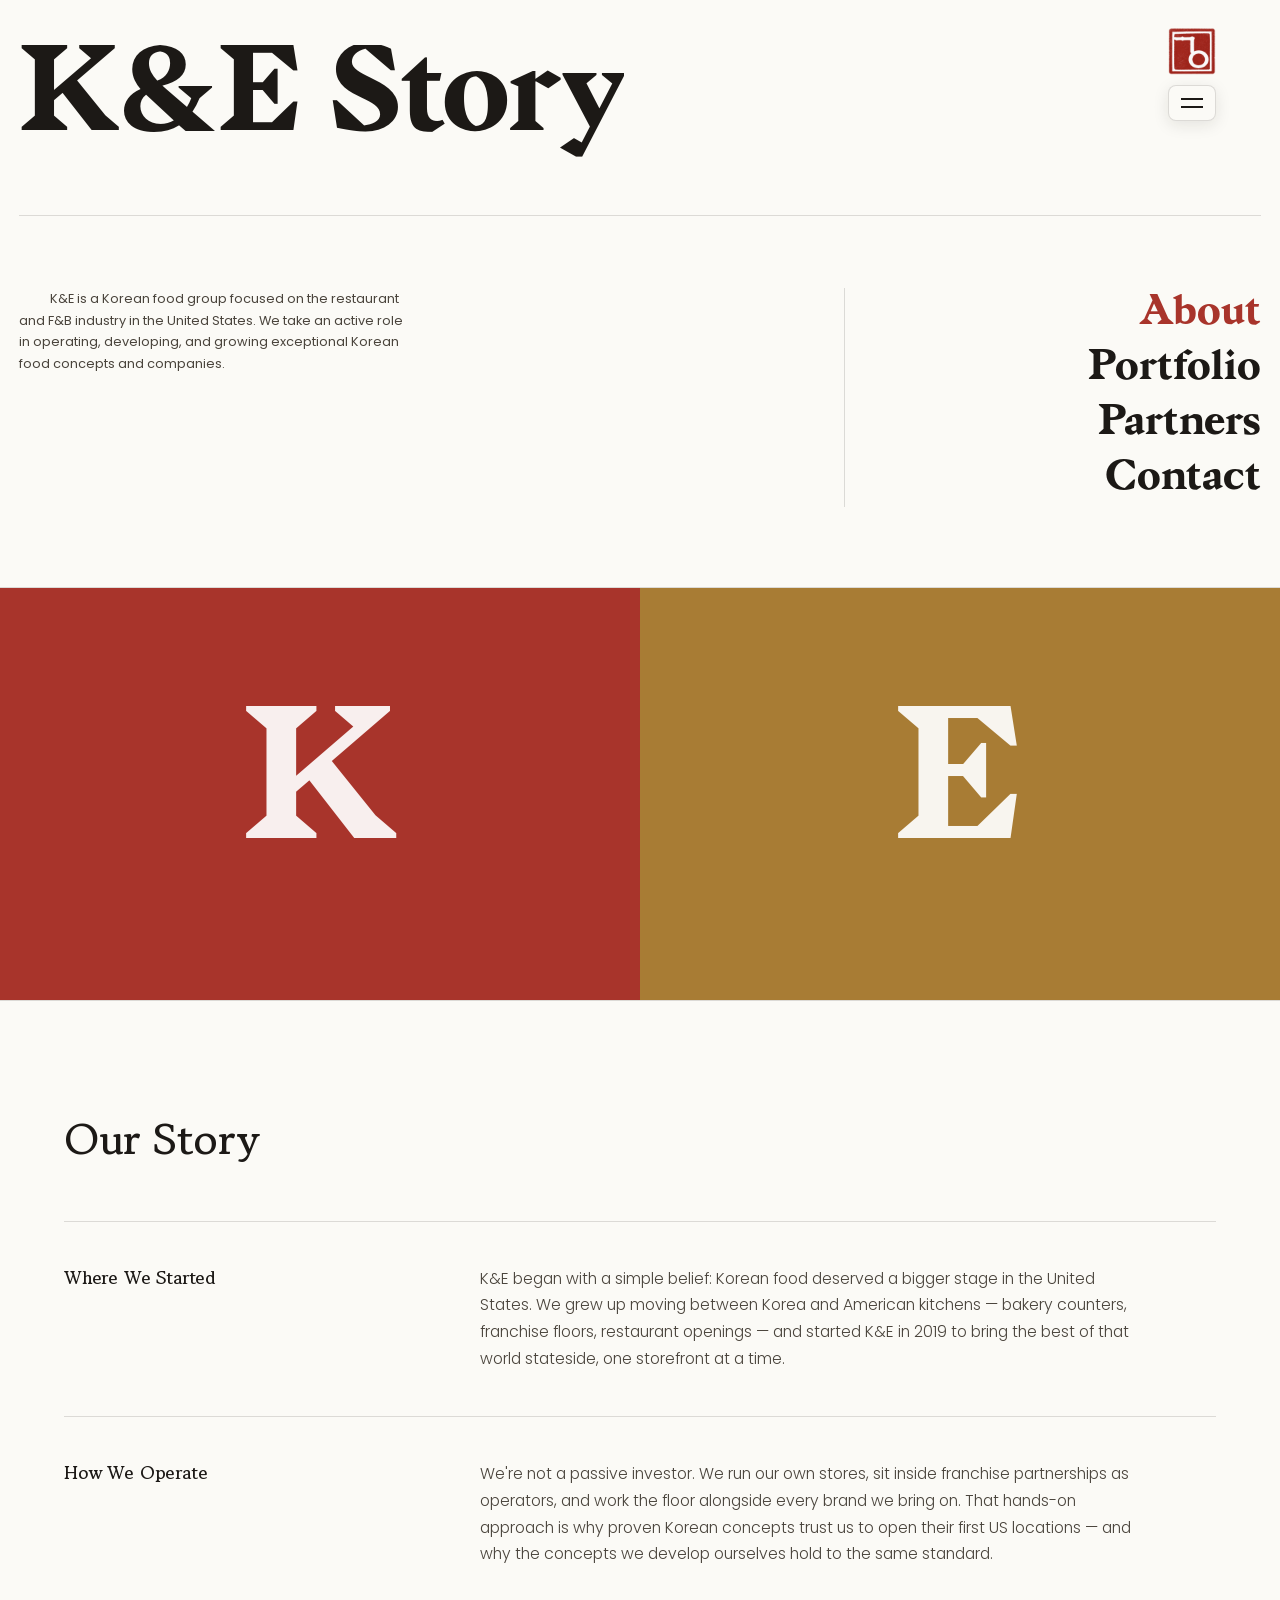
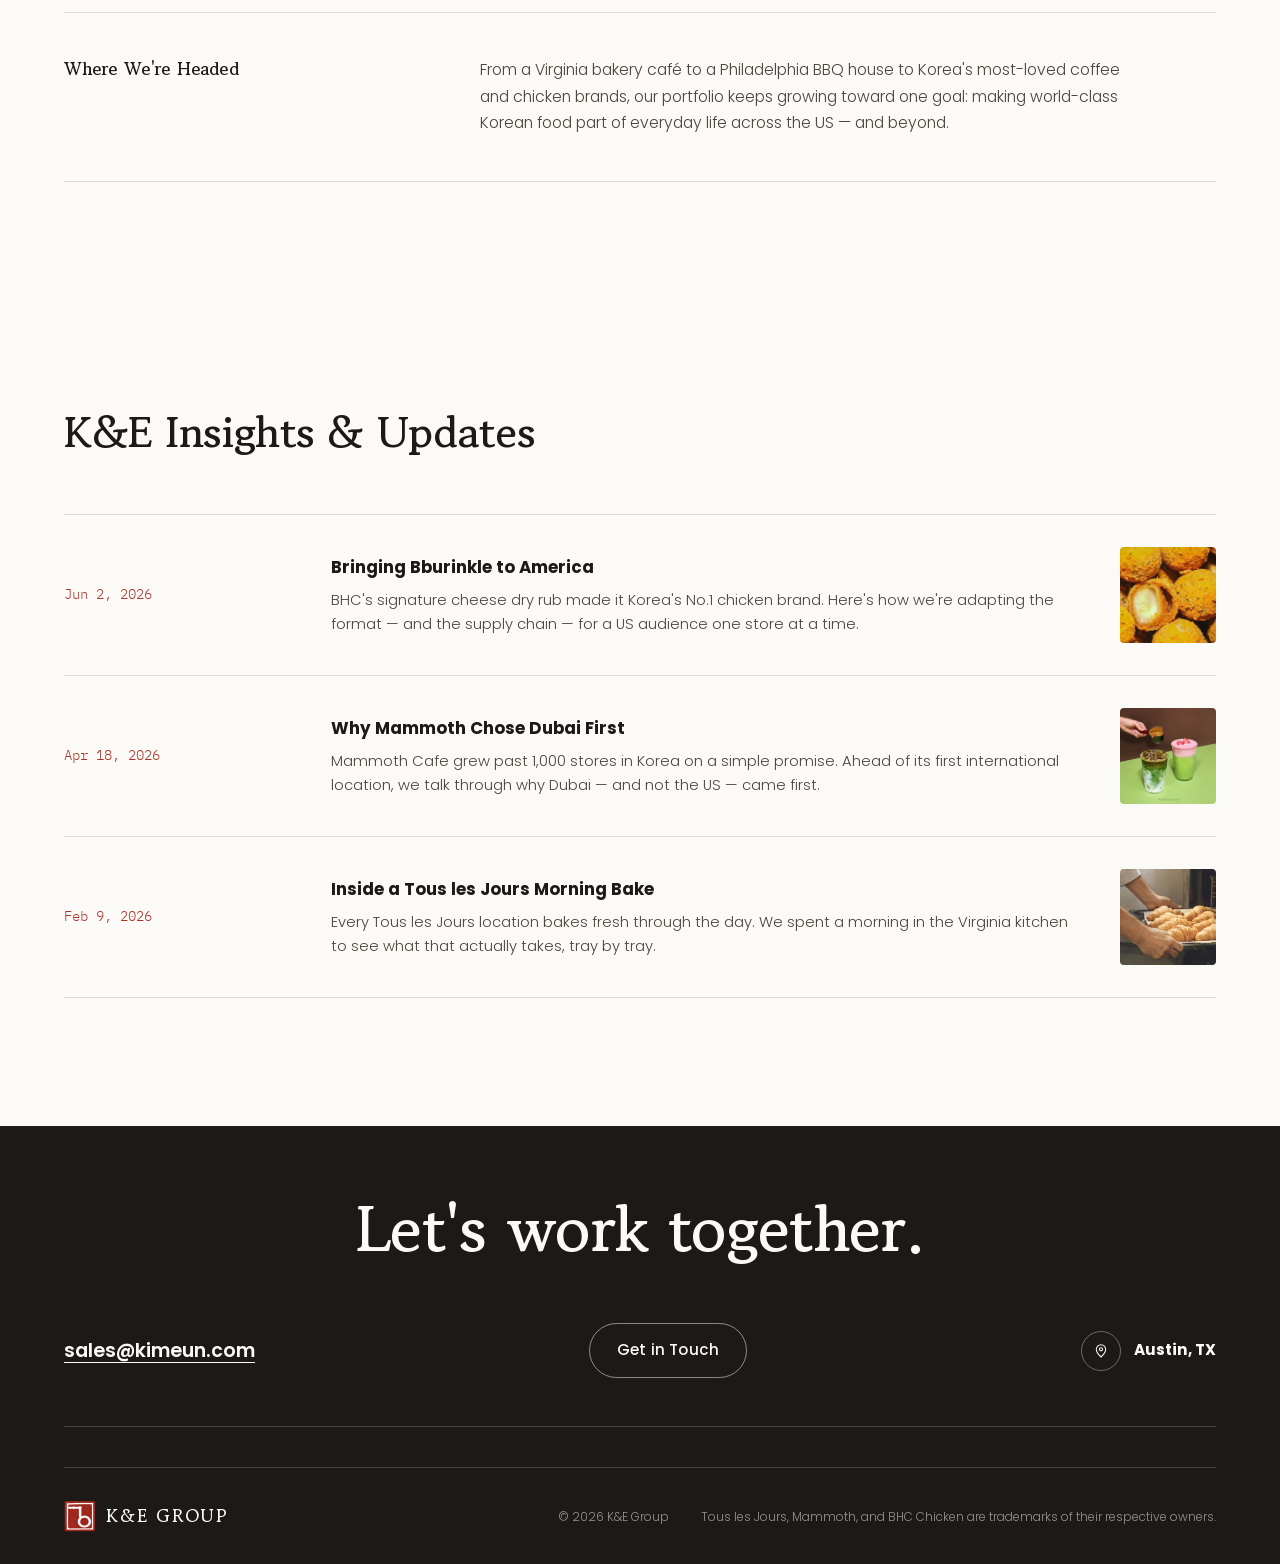
==== about.html @ 8039b5ef "Update footer, about page, and hero/portfolio imagery - Redesign footer with contact CTA, location, " ====
<!DOCTYPE html>
<html lang="en">
<head>
<meta charset="UTF-8">
<meta name="viewport" content="width=device-width, initial-scale=1.0">
<title>About — K&amp;E</title>
<meta name="description" content="K&E Story — how we build and grow Korean food brands across the United States, and the latest insights and updates from the portfolio.">
<link rel="preconnect" href="https://fonts.googleapis.com">
<link rel="preconnect" href="https://fonts.gstatic.com" crossorigin>
<link href="https://fonts.googleapis.com/css2?family=Gowun+Batang:wght@400;700&family=Poppins:wght@300;400;500;600&family=IBM+Plex+Mono:wght@400;500&display=swap" rel="stylesheet">
<link href="https://api.fontshare.com/v2/css?f[]=satoshi@400,500,700&display=swap" rel="stylesheet">
<link rel="stylesheet" href="styles.css?v=9">
</head>
<body>

<main id="top">

  <!-- ============ STORY HEADER ============ -->
  <section class="hero about-hero">
    <p class="hero__statement about-title" data-reveal>K&amp;E Story</p>
    <div class="hero__top about-intro-row">
      <div class="hero__col--intro">
        <p class="hero__kicker">K&amp;E is a Korean food group focused on the restaurant and F&amp;B industry in the United States. We take an active role in operating, developing, and growing exceptional Korean food concepts and companies.</p>
      </div>
      <nav class="hero__nav" id="navLinks" aria-label="Main">
        <a href="about.html" class="active"><span class="hero__navlink-inner"><span class="hero__navlink-text">About</span><span class="hero__navlink-text">Story</span></span></a>
        <a href="index.html#brands"><span class="hero__navlink-inner"><span class="hero__navlink-text">Portfolio</span><span class="hero__navlink-text">Investment</span></span></a>
        <a href="index.html#partners"><span class="hero__navlink-inner"><span class="hero__navlink-text">Partners</span><span class="hero__navlink-text">Strategic</span></span></a>
        <a href="contact.html"><span class="hero__navlink-inner"><span class="hero__navlink-text">Contact</span><span class="hero__navlink-text">Chat</span></span></a>
      </nav>
    </div>
  </section>

  <!-- ============ BANNER ============ -->
  <section class="about-banner" aria-label="K&amp;E">
    <div class="about-banner__half about-banner__half--a">
      <span>K</span>
    </div>
    <div class="about-banner__half about-banner__half--b">
      <span>E</span>
    </div>
  </section>

  <!-- ============ OUR STORY ============ -->
  <section class="about-story" id="story">
    <div class="section-head reveal">
      <h2>Our Story</h2>
    </div>

    <article class="story-block reveal">
      <h3>Where We Started</h3>
      <p>K&amp;E began with a simple belief: Korean food deserved a bigger stage in the United States. We grew up moving between Korea and American kitchens — bakery counters, franchise floors, restaurant openings — and started K&amp;E in 2019 to bring the best of that world stateside, one storefront at a time.</p>
    </article>

    <article class="story-block reveal">
      <h3>How We Operate</h3>
      <p>We're not a passive investor. We run our own stores, sit inside franchise partnerships as operators, and work the floor alongside every brand we bring on. That hands-on approach is why proven Korean concepts trust us to open their first US locations — and why the concepts we develop ourselves hold to the same standard.</p>
    </article>

    <article class="story-block reveal">
      <h3>Where We're Headed</h3>
      <p>From a Virginia bakery café to a Philadelphia BBQ house to Korea's most-loved coffee and chicken brands, our portfolio keeps growing toward one goal: making world-class Korean food part of everyday life across the US — and beyond.</p>
    </article>
  </section>

  <!-- ============ INSIGHTS & UPDATES ============ -->
  <section class="about-insights" id="insights">
    <div class="section-head reveal">
      <h2>K&amp;E Insights &amp; Updates</h2>
    </div>

    <a class="insight reveal" href="#">
      <span class="insight__date">Jun 2, 2026</span>
      <span class="insight__body">
        <span class="insight__title">Bringing Bburinkle to America</span>
        <span class="insight__excerpt">BHC's signature cheese dry rub made it Korea's No.1 chicken brand. Here's how we're adapting the format — and the supply chain — for a US audience one store at a time.</span>
      </span>
      <img class="insight__thumb" src="assets/bhc-cheese.png" alt="Cheese-filled BHC Chicken bites, one cut open to show the melted cheese center">
    </a>

    <a class="insight reveal" href="#">
      <span class="insight__date">Apr 18, 2026</span>
      <span class="insight__body">
        <span class="insight__title">Why Mammoth Chose Dubai First</span>
        <span class="insight__excerpt">Mammoth Cafe grew past 1,000 stores in Korea on a simple promise. Ahead of its first international location, we talk through why Dubai — and not the US — came first.</span>
      </span>
      <img class="insight__thumb" src="assets/mammoth-cups.png" alt="Espresso being poured over an iced matcha latte next to a strawberry matcha drink, on a two-tone Mammoth Coffee backdrop">
    </a>

    <a class="insight reveal" href="#">
      <span class="insight__date">Feb 9, 2026</span>
      <span class="insight__body">
        <span class="insight__title">Inside a Tous les Jours Morning Bake</span>
        <span class="insight__excerpt">Every Tous les Jours location bakes fresh through the day. We spent a morning in the Virginia kitchen to see what that actually takes, tray by tray.</span>
      </span>
      <img class="insight__thumb" src="assets/tlj-bakery.jpg" alt="A baker pulling a tray of freshly baked croissants out of the oven">
    </a>
  </section>

</main>

<footer class="footer">
  <h2 class="footer__cta-title">Let's work together.</h2>

  <div class="footer__contact-row">
    <a class="footer__contact-email" href="mailto:sales@kimeun.com">sales@kimeun.com</a>
    <a class="btn btn--pill-outline" href="contact.html">Get in Touch</a>
    <div class="footer__contact-location">
      <span class="footer__contact-icon" aria-hidden="true">
        <svg viewBox="0 0 24 24" fill="none" stroke="currentColor" stroke-width="1.6" stroke-linecap="round" stroke-linejoin="round"><path d="M12 21s7-6.2 7-11.5A7 7 0 0 0 5 9.5C5 14.8 12 21 12 21Z"/><circle cx="12" cy="9.5" r="2.4"/></svg>
      </span>
      <span class="footer__contact-location-text">Austin, TX</span>
    </div>
  </div>

  <div class="footer__divider"></div>

  <div class="footer__bottom">
    <div class="footer__logo" aria-hidden="true">
      <img class="footer__logo-mark" src="assets/logo.png" alt="">
      <span class="footer__logo-text">K&amp;E Group</span>
    </div>
    <div class="footer__meta">
      <p>© 2026 K&amp;E Group</p>
      <p>Tous les Jours, Mammoth, and BHC Chicken are trademarks of their respective owners.</p>
    </div>
  </div>
</footer>

<!-- ============ COMPACT NAV (appears once scrolled past the hero) ============ -->
<div class="nav-mini" id="navMini">
  <a class="nav-mini__mark" href="index.html" aria-label="K&amp;E home"><img src="assets/logo.png" alt=""></a>
  <button class="nav-mini__burger" id="navMiniBurger" aria-label="Open menu" aria-expanded="false" aria-controls="navOverlay">
    <span></span><span></span>
  </button>
</div>

<!-- ============ FULL-SCREEN NAV OVERLAY ============ -->
<div class="nav-overlay" id="navOverlay">
  <div class="nav-overlay__top">
    <a class="nav-overlay__mark" href="index.html" aria-label="K&amp;E home"><img src="assets/logo.png" alt=""></a>
    <button class="nav-overlay__close" id="navOverlayClose" aria-label="Close menu">
      <svg viewBox="0 0 24 24" fill="none" stroke="currentColor" stroke-width="2" stroke-linecap="round"><path d="M5 5l14 14M19 5L5 19"/></svg>
    </button>
  </div>
  <nav class="nav-overlay__links" aria-label="Full site navigation">
    <a href="index.html">Home</a>
    <a href="about.html" class="active">About</a>
    <a href="index.html#brands">Portfolio</a>
    <a href="index.html#partners">Partners</a>
    <a href="contact.html">Contact</a>
  </nav>
  <a class="nav-overlay__email" href="mailto:sales@kimeun.com">sales@kimeun.com</a>
</div>

<script src="script.js"></script>
</body>
</html>
---- styles.css ----
@font-face {
  font-family: "HK Kontrast";
  src: url("assets/fonts/HKKontrast-Bold.otf") format("opentype");
  font-weight: 700;
  font-style: normal;
  font-display: swap;
}

/* ============ K&E — tokens ============ */
:root {
  --paper: #FBFAF6;
  --paper-deep: #F2EFE8;
  --ink: #1C1916;
  --ink-soft: #4A443C;
  --hairline: rgba(28, 25, 22, 0.14);
  --brass: #A87C34;
  --brass-bright: #E3B25F;
  --seal: #A8342B;
  --tlj: #2E6B4F;
  --mmth: #5F7A1E;
  --salt: #B98C44;

  --font-display: "Gowun Batang", Georgia, serif;
  --font-body: "Poppins", "Segoe UI", sans-serif;
  --font-mono: "IBM Plex Mono", Consolas, monospace;

  --measure: 36em;
  --pad-x: clamp(1.25rem, 5vw, 4.5rem);
  --maxw: 1600px;
  /* Caps the content column on wide displays while section backgrounds stay
     full-bleed. The percentage resolves against the section's own width, so
     this is scrollbar-safe in a way 100vw is not. Below --maxw it collapses
     to --pad-x and nothing changes. */
  --gutter: max(var(--pad-x), (100% - var(--maxw)) / 2);
}

* { box-sizing: border-box; margin: 0; padding: 0; }

html { scroll-behavior: smooth; }

body {
  font-family: var(--font-body);
  font-weight: 300;
  font-size: 1rem;
  line-height: 1.75;
  color: var(--ink);
  background: var(--paper);
  -webkit-font-smoothing: antialiased;
}

img { max-width: 100%; display: block; }

h1, h2, h3 {
  font-family: var(--font-display);
  font-weight: 700;
  line-height: 1.2;
  letter-spacing: -0.01em;
}

h2 { font-size: clamp(1.8rem, 3.6vw, 2.7rem); max-width: 18em; }
h3 { font-size: clamp(1.4rem, 2.4vw, 1.9rem); }

p { max-width: var(--measure); }

a { color: inherit; }

:focus-visible {
  outline: 2px solid var(--brass);
  outline-offset: 3px;
}

.eyebrow {
  font-family: var(--font-mono);
  font-size: 0.75rem;
  letter-spacing: 0.14em;
  text-transform: uppercase;
  color: var(--brass);
  margin-bottom: 1rem;
  display: flex;
  align-items: center;
  gap: 0.6rem;
  flex-wrap: wrap;
}
.eyebrow--light { color: var(--brass-bright); }

.badge {
  background: var(--brass);
  color: #fff;
  padding: 0.15rem 0.5rem;
  border-radius: 3px;
  letter-spacing: 0.1em;
}

.btn {
  display: inline-block;
  font-family: var(--font-body);
  font-weight: 500;
  font-size: 0.95rem;
  letter-spacing: 0.01em;
  text-decoration: none;
  padding: 0.85rem 1.7rem;
  border-radius: 3px;
  border: 1px solid transparent;
  cursor: pointer;
  transition: transform 0.15s ease, background-color 0.15s ease, color 0.15s ease;
}
.btn:active { transform: scale(0.98); }
.btn--brass { background: var(--brass); color: #fff; }
.btn--brass:hover { background: #8f691f; }
.btn--outline { border-color: rgba(28, 25, 22, 0.45); color: var(--ink); }
.btn--outline:hover { background: rgba(28, 25, 22, 0.05); }

.amp { color: var(--brass); }

/* ============ Hero (bold editorial statement) ============ */
/* The hero deliberately runs to a tighter margin than the rest of the page,
   so the statement reads near full-bleed. It therefore does NOT use
   --gutter, and its left edge sits inside the sections below it. */
.hero {
  padding: clamp(2rem, 5vh, 3.5rem) clamp(1rem, 1.5vw, 2.5rem) 0;
  background: var(--paper);
  overflow: hidden;
}
.hero__top {
  display: grid;
  grid-template-columns: 1fr 1.1fr 0.55fr;
  gap: clamp(1.5rem, 4vw, 3.5rem);
  align-items: stretch;
  padding-bottom: clamp(2.5rem, 6vw, 4.5rem);
  border-bottom: 1px solid var(--hairline);
}
.hero__col--intro {
  display: flex;
  flex-direction: column;
  justify-content: space-between;
}
/* The seal marks carry the K&E logo artwork — a stamped seal on a
   transparent ground. `contain` rather than `cover` so the stamp's rough
   outer edge is never cropped, and no radius/clip for the same reason. */
.hero__mark {
  display: block;
  width: 112px;
  height: 112px;
  text-decoration: none;
}
.hero__mark img,
.nav-mini__mark img,
.nav-overlay__mark img {
  width: 100%;
  height: 100%;
  object-fit: contain;
  display: block;
}
/* The intro column is flex/space-between, so this paragraph's bottom sits on
   the row's bottom edge — level with the photo beside it. That only holds
   while the column stays shorter than the photo. At a fixed 21px the text
   kept its size as the column narrowed, wrapping onto more lines until the
   paragraph outgrew the photo and hung ~100px below it. Scaling the type
   with the viewport holds the line count roughly constant, so the two
   bottoms stay level across the three-column range. */
.hero__kicker {
  font-family: "Satoshi", var(--font-body), sans-serif;
  font-weight: 400;
  /* ~1% of the viewport, the proportion the reference sets it at. */
  font-size: clamp(12px, 1vw, 18px);
  line-height: 1.7;
  color: var(--ink-soft);
  max-width: 30em;
  text-indent: 2.4em;
}
/* Slideshow frames stack on top of each other, so the figure itself has to
   carry the size: absolutely positioned children contribute no height. 3:2
   sets its natural height, which is usually what makes the row tall; when
   something else is taller — the nav column often is by a few pixels — the
   stretch wins over the ratio and the photo still reaches the bottom edge
   the paragraph beside it sits on. */
.hero__image {
  position: relative;
  aspect-ratio: 3 / 2;
  overflow: hidden;
  border-radius: 2px;
}
.hero__image img {
  position: absolute;
  inset: 0;
  width: 100%;
  height: 100%;
  object-fit: cover;
  opacity: 0;
  /* Kept well under the cycle interval so each frame gets a beat of its own
     rather than the photo living permanently mid-fade. */
  transition: opacity 0.55s ease;
}
.hero__image img.is-active { opacity: 1; }

/* Vertical nav, right-aligned, inside the hero grid */
.hero__nav {
  display: flex;
  flex-direction: column;
  align-items: flex-end;
  gap: 0.1em;
  height: 100%;
  border-left: 1px solid var(--hairline);
  padding-left: clamp(1.25rem, 2.5vw, 2rem);
}
.hero__nav a {
  display: block;
  overflow: hidden;
  height: 1.35em;
  font-family: "HK Kontrast", var(--font-display);
  font-weight: 700;
  /* Fluid, not a fixed 49px: four links at a fixed size keep their height as
     the viewport narrows, and this column then out-grows the photo beside it
     and drags it away from its 3:2 crop. */
  font-size: clamp(1.9rem, 3.1vw, 49px);
  line-height: 1.35;
  color: var(--ink);
  text-decoration: none;
  transition: color 0.18s ease;
}
.hero__nav a:hover,
.hero__nav a:focus-visible,
.hero__nav a.active { color: var(--seal); }

.hero__navlink-inner {
  display: flex;
  flex-direction: column;
  transition: transform 0.4s cubic-bezier(0.65, 0, 0.35, 1);
}
.hero__nav a:hover .hero__navlink-inner,
.hero__nav a:focus-visible .hero__navlink-inner {
  transform: translateY(-50%);
}
.hero__navlink-text {
  display: block;
  height: 1.35em;
  text-align: right;
  white-space: nowrap;
}

/* The big statement — the site's signature move: a huge, tight, black
   serif line with one emphasized phrase set in italic/brass. */
.hero__statement {
  font-family: "HK Kontrast", var(--font-display);
  font-weight: 700;
  /* Pushed up to near the reference's scale now that the hero runs to a
     tighter margin. "best restaurant brands." measures 10.65em, so at 8.9vw
     it lands just inside the hero's own content width and still holds one
     line. Raising this further re-wraps it. */
  font-size: clamp(3.2rem, 8.9vw, 11rem);
  line-height: 1;
  letter-spacing: -0.015em;
  max-width: 24em;
  margin: clamp(1.6rem, 4vw, 3rem) 0 clamp(2rem, 5vw, 3.5rem);
}
.hero__statement em {
  font-style: italic;
  color: var(--brass);
}

/* ============ Scroll zoom feature ============ */
.zoomfx__frame {
  --zp: 0;
  position: relative;
  width: 100%;
  height: clamp(24rem, 78vh, 46rem);
  overflow: hidden;
}
.zoomfx__frame img {
  width: 100%;
  height: 100%;
  object-fit: cover;
  /* The plate sits right of centre in the source, so on narrow viewports —
     where cover crops hard horizontally — hold the focal point to the right
     rather than centring on the empty table. */
  object-position: 78% center;
  transform: scale(calc(1 + 0.14 * var(--zp)));
  will-change: transform;
}
/* ============ Portfolio ============ */
.brands { padding: clamp(4rem, 9vw, 7rem) var(--gutter); }

.section-head { margin-bottom: clamp(3rem, 6vw, 4.5rem); }

.brands__head { margin-bottom: clamp(1.5rem, 3vw, 2.25rem); }

/* Editorial stage: two staggered photo columns on the left, and a third
   column on the right that holds a statement pinned through the scroll.
   Thin vertical rules divide the three columns — drawn as background
   gradients so they run the full height of the section rather than
   stopping at each card. Reading order: bhc → Tous les Jours → SALT →
   Mammoth, with bhc leading wide across both left columns and Mammoth
   closing the left column at the bottom. */
.brands__stage {
  display: grid;
  grid-template-columns: 23% 43% 34%;
  row-gap: clamp(3rem, 7vw, 6.5rem);
  padding-top: clamp(2rem, 4vw, 3rem);
  border-top: 1px solid var(--hairline);
  background-image:
    linear-gradient(var(--hairline), var(--hairline)),
    linear-gradient(var(--hairline), var(--hairline));
  background-size: 1px 100%, 1px 100%;
  background-position: 23% 0, 66% 0;
  background-repeat: no-repeat;
}

.brand {
  display: flex;
  flex-direction: column;
  min-width: 0;
}

/* Column assignments — explicit so the stagger is art-directed, not
   left to auto-flow. */
#bhc     { grid-column: 1 / 3; grid-row: 1; padding-right: var(--col-pad); }
#tlj     { grid-column: 2;     grid-row: 2; padding: 0 var(--col-pad); }
#salt    { grid-column: 2;     grid-row: 3; padding: 0 var(--col-pad); }
#mammoth { grid-column: 1;     grid-row: 3; padding-right: var(--col-pad); margin-top: clamp(2.5rem, 8vw, 7rem); }

.brands__stage { --col-pad: clamp(0.9rem, 1.5vw, 1.6rem); }

/* bhc leads with a wide photo that crosses the first rule, its caption
   dropping into the centre column beneath. */
.brand--lead {
  display: grid;
  grid-template-columns: 23fr 43fr;
}
.brand--lead .brand__media {
  grid-column: 1 / -1;
  width: 68%;
  aspect-ratio: 3 / 2;
}
.brand--lead .brand__body {
  grid-column: 2;
  padding-left: var(--col-pad);
}

/* Mammoth reads as a tall closing plate. */
.brand--mmth .brand__media { aspect-ratio: 4 / 5; }

/* The Tous les Jours photograph is a tall 1:2 portrait whose product sits in
   the lower half, over an empty backdrop. A landscape slot would throw away
   63% of it and centre on the blank space, so the slot itself goes portrait
   and the crop is anchored to the bottom. */
.brand--tlj  .brand__media { aspect-ratio: 3 / 4; }
.brand--tlj  .brand__media img { object-position: center bottom; }

/* The pinned statement holds the right column for the whole section. */
/* Rows are named explicitly: `1 / -1` would collapse to row 1 here, since
   an undeclared grid-template-rows leaves every row implicit. */
.brands__pin {
  grid-column: 3;
  grid-row: 1 / 4;
  padding-left: clamp(1.4rem, 3vw, 3rem);
}
.brands__statement {
  position: sticky;
  top: clamp(6rem, 34vh, 20rem);
  max-width: 14em;
  font-size: clamp(1.5rem, 2.7vw, 2.75rem);
  line-height: 1.16;
  letter-spacing: -0.015em;
  transition: opacity 0.25s linear;
}

.brand__media {
  --zp: 0;
  border-radius: 4px;
  aspect-ratio: 3 / 2;
  overflow: hidden;
  margin-bottom: 1.2rem;
}
.brand__media img {
  width: 100%;
  height: 100%;
  object-fit: cover;
  transform: scale(calc(1 + 0.14 * var(--zp)));
  will-change: transform;
}
.brand--mmth .brand__media img { object-position: center 30%; }
.brand--mmth .brand__media img.brand__logo-fill {
  object-fit: contain;
  object-position: center;
  padding: 12%;
  background: var(--paper);
}

.brand__body h3 {
  font-family: "Satoshi", var(--font-body), sans-serif;
  font-weight: 700;
  font-size: 1.2rem;
  letter-spacing: -0.005em;
  color: var(--ink);
  margin-bottom: 0.65rem;
}
.brand__body p {
  color: var(--ink-soft);
  font-size: 0.92rem;
  line-height: 1.65;
}

.brand__link {
  display: inline-flex;
  align-items: center;
  gap: 0.3rem;
  margin-top: 1.1rem;
  font-family: var(--font-body);
  font-weight: 500;
  font-size: 0.88rem;
  letter-spacing: 0.005em;
  color: var(--ink);
  text-decoration: none;
  border-bottom: 1px solid transparent;
  transition: border-color 0.15s ease, color 0.15s ease;
}
.brand__link:hover {
  color: var(--brass);
  border-color: currentColor;
}

/* Below the three-column threshold the statement unpins and leads the
   section, and the photos fall into two plain columns. */
@media (max-width: 1040px) {
  .brands__stage {
    grid-template-columns: 1fr 1fr;
    background-position: 50% 0;
    background-size: 1px 100%, 0 0;
  }
  #bhc     { grid-column: 1 / -1; grid-row: 2; padding-right: 0; }
  #tlj     { grid-column: 1;      grid-row: 3; padding: 0 var(--col-pad) 0 0; }
  #salt    { grid-column: 2;      grid-row: 3; padding: 0 0 0 var(--col-pad); }
  #mammoth { grid-column: 1;      grid-row: 4; padding-right: var(--col-pad); margin-top: 0; }
  .brand--lead { grid-template-columns: 1fr 1fr; }
  .brand--lead .brand__media { width: 100%; }
  .brands__pin {
    grid-column: 1 / -1;
    grid-row: 1;
    padding-left: 0;
    padding-bottom: clamp(1rem, 3vw, 2rem);
  }
  .brands__statement { position: static; max-width: 20em; }
}

@media (max-width: 640px) {
  .brands__stage {
    grid-template-columns: 1fr;
    background-image: none;
    row-gap: 0;
  }
  #bhc, #tlj, #salt, #mammoth {
    grid-column: 1;
    grid-row: auto;
    margin-top: 0;
    padding: clamp(2rem, 8vw, 2.75rem) 0 0;
    border-top: 1px solid var(--hairline);
  }
  .brands__pin { grid-column: 1; grid-row: 1; }
  .brand--lead { display: flex; flex-direction: column; }
  .brand--lead .brand__media { width: 100%; }
  .brand--lead .brand__body { padding-left: 0; }
  /* Mammoth's storefront shot crops happily to landscape on a single column.
     Tous les Jours does not — its product sits in the lower half of a tall
     portrait, so it keeps a portrait slot at every width. */
  .brand--mmth .brand__media { aspect-ratio: 3 / 2; }
  .brand--tlj .brand__media { aspect-ratio: 4 / 5; }
}

/* ============ Momentum ============ */
.momentum {
  background: var(--ink);
  color: var(--paper);
  padding: clamp(4rem, 9vw, 7rem) var(--gutter);
}
.momentum .section-head h2 {
  font-size: clamp(2.2rem, 5.2vw, 4.2rem);
  line-height: 1.05;
  max-width: 14em;
}
.momentum__grid {
  display: grid;
  grid-template-columns: repeat(4, 1fr);
  gap: 1px;
  background: rgba(251, 250, 246, 0.18);
  border: 1px solid rgba(251, 250, 246, 0.18);
  border-radius: 4px;
  overflow: hidden;
}
.stat {
  background: var(--ink);
  padding: 1.8rem 1.5rem 2rem;
}
.stat__num {
  font-family: var(--font-display);
  font-weight: 700;
  font-size: clamp(2rem, 3.6vw, 2.9rem);
  color: var(--brass-bright);
  display: block;
  margin-bottom: 0.6rem;
}
.stat p { font-size: 0.92rem; opacity: 0.82; }
.momentum__source {
  font-family: var(--font-mono);
  /* 0.72rem rendered at 11.5px — below the ~12px floor where small mono
     type stops being comfortably legible on phones. */
  font-size: 0.78rem;
  opacity: 0.5;
  margin-top: 1.2rem;
}

/* ============ Partners ============ */
.partners { padding: clamp(4rem, 9vw, 7rem) var(--gutter); }
.partners__intro { margin-bottom: clamp(2.5rem, 5vw, 4rem); }
.partners__intro p:last-child { margin-top: 1.2rem; }

.partners__grid {
  display: grid;
  grid-template-columns: repeat(3, 1fr);
  gap: 1.2rem;
}
.pcard {
  background: #fff;
  border: 1px solid var(--hairline);
  border-top: 3px solid var(--brass);
  border-radius: 4px;
  padding: 1.8rem 1.6rem 2rem;
}
.pcard h3 { font-size: 1.2rem; margin-bottom: 0.7rem; }
.pcard p { font-size: 0.93rem; color: var(--ink-soft); }

/* ============ Contact ============ */
.contact {
  background: var(--paper-deep);
  padding: clamp(4rem, 9vw, 7rem) var(--gutter);
}
.contact__inner {
  display: grid;
  grid-template-columns: 1fr 1fr;
  gap: clamp(2.5rem, 6vw, 6rem);
  align-items: start;
}
.contact__copy p:not(.eyebrow) { margin-top: 1rem; }
.contact__mail {
  display: inline-block;
  margin-top: 1.4rem;
  font-family: var(--font-display);
  font-weight: 700;
  font-size: clamp(1.1rem, 2vw, 1.5rem);
  color: var(--brass);
  text-decoration-thickness: 2px;
  text-underline-offset: 5px;
}

.contact__form {
  display: grid;
  gap: 1.1rem;
}
.contact__form label {
  display: grid;
  gap: 0.4rem;
  font-family: var(--font-mono);
  font-size: 0.75rem;
  letter-spacing: 0.1em;
  text-transform: uppercase;
  color: var(--ink-soft);
}
.contact__form input,
.contact__form select,
.contact__form textarea {
  font-family: var(--font-body);
  font-size: 1rem;
  color: var(--ink);
  background: #fff;
  border: 1px solid rgba(28, 25, 22, 0.25);
  border-radius: 3px;
  padding: 0.7rem 0.85rem;
  width: 100%;
}
.contact__form textarea { resize: vertical; }
.contact__form .btn { justify-self: start; }
.contact__note {
  font-size: 0.8rem;
  color: var(--ink-soft);
  font-family: var(--font-mono);
}

/* ============ Footer ============ */
.footer {
  background: var(--ink);
  color: var(--paper);
  padding: clamp(2.5rem, 6vw, 4rem) var(--gutter) 2rem;
  overflow: hidden;
}

.footer__cta-title {
  text-align: center;
  max-width: none;
  margin: 0 auto clamp(2rem, 5vw, 3.5rem);
  font-size: clamp(2.2rem, 6vw, 4rem);
}

.footer__contact-row {
  display: flex;
  align-items: center;
  justify-content: space-between;
  gap: 1.5rem 2rem;
  flex-wrap: wrap;
  padding-bottom: clamp(2rem, 5vw, 3rem);
}
.footer__contact-email {
  font-weight: 600;
  font-size: clamp(1rem, 1.6vw, 1.2rem);
  text-decoration: underline;
  text-underline-offset: 5px;
}
.footer__contact-location {
  display: flex;
  align-items: center;
  gap: 0.8rem;
}
.footer__contact-icon {
  width: 2.5rem;
  height: 2.5rem;
  flex-shrink: 0;
  display: flex;
  align-items: center;
  justify-content: center;
  border: 1px solid rgba(251, 250, 246, 0.35);
  border-radius: 50%;
}
.footer__contact-icon svg { width: 16px; height: 16px; }
.footer__contact-location-text { font-weight: 700; font-size: 0.95rem; }

.btn--pill-outline {
  border-radius: 999px;
  border-color: rgba(251, 250, 246, 0.5);
  color: var(--paper);
  background: transparent;
}
.btn--pill-outline:hover { background: rgba(251, 250, 246, 0.1); }

.footer__divider {
  border-top: 1px solid rgba(251, 250, 246, 0.18);
  margin-bottom: clamp(1.5rem, 4vw, 2.5rem);
}

.footer__bottom {
  display: flex;
  align-items: center;
  justify-content: space-between;
  gap: 1rem 2.5rem;
  flex-wrap: wrap;
  padding-top: clamp(1.5rem, 3vw, 2rem);
  border-top: 1px solid rgba(251, 250, 246, 0.18);
}
.footer__logo {
  display: flex;
  align-items: center;
  gap: 0.6rem;
}
.footer__logo-mark {
  width: clamp(1.6rem, 2.6vw, 2rem);
  height: auto;
  display: block;
}
.footer__logo-text {
  font-family: var(--font-display);
  font-weight: 700;
  font-size: clamp(0.95rem, 1.6vw, 1.1rem);
  letter-spacing: 0.12em;
  text-transform: uppercase;
}
.footer__meta {
  display: flex;
  gap: 0.4rem 2rem;
  flex-wrap: wrap;
}
.footer__meta p { font-size: 0.75rem; opacity: 0.55; max-width: none; }

/* ============ Reveals ============ */
.reveal {
  opacity: 0;
  transform: translateY(18px);
  transition: opacity 0.6s ease, transform 0.6s ease;
}
.reveal.in { opacity: 1; transform: none; }

.rt-mask {
  display: inline-block;
  overflow: hidden;
  vertical-align: bottom;
  text-indent: 0;
}
.rt-word {
  display: inline-block;
  transform: translateY(115%);
  transition: transform 0.9s cubic-bezier(0.16, 1, 0.3, 1);
}
.rt-word.active { transform: translateY(0); }

@media (prefers-reduced-motion: reduce) {
  html { scroll-behavior: auto; }
  .reveal { opacity: 1; transform: none; transition: none; }
  .rt-word { transform: none; transition: none; }
  .btn, .hero__nav a, .hero__navlink-inner { transition: none; }
  .zoomfx__frame img, .brand__media img { transform: none; }
  /* The slideshow never advances here (the script opts out), so the first
     frame must stay painted rather than sitting at opacity 0. */
  .hero__image img { transition: none; }
  .hero__image img.is-active { opacity: 1; }
}

/* ============ Responsive ============ */
@media (max-width: 900px) {
  .hero__top { grid-template-columns: 1fr; }
  .contact__inner { grid-template-columns: 1fr; }
  .momentum__grid { grid-template-columns: 1fr 1fr; }
  .partners__grid { grid-template-columns: 1fr; }
  .hero__mark { margin-bottom: 1.5rem; }
  .hero__nav {
    flex-direction: row;
    flex-wrap: wrap;
    align-items: center;
    height: auto;
    border-left: none;
    border-top: 1px solid var(--hairline);
    padding-left: 0;
    padding-top: 1.25rem;
    gap: 0.4em 1.4em;
  }
  .hero__nav a { font-size: 1.15rem; }
}

@media (max-width: 640px) {
  .momentum__grid { grid-template-columns: 1fr; }
}

/* On phones the four hero links no longer fit one row, and wrapping leaves a
   ragged 3 + 1. A fixed two-up grid reads as deliberate instead. */
@media (max-width: 600px) {
  .hero__nav {
    display: grid;
    grid-template-columns: 1fr 1fr;
    justify-items: start;
    gap: 0.75rem 1rem;
  }
  .hero__navlink-text { text-align: left; }
}

/* ============ Compact nav — appears once scrolled past the hero ============ */
.nav-mini {
  position: fixed;
  top: clamp(1.25rem, 3vh, 2rem);
  right: var(--gutter);
  z-index: 150;
  display: flex;
  flex-direction: column;
  align-items: center;
  gap: 10px;
  opacity: 0;
  transform: translateY(-8px);
  pointer-events: none;
  transition: opacity 0.3s ease, transform 0.3s ease;
}
.nav-mini.visible {
  opacity: 1;
  transform: none;
  pointer-events: auto;
}
.nav-mini__mark {
  display: block;
  width: 48px;
  height: 48px;
  text-decoration: none;
}
.nav-mini__burger {
  width: 48px;
  height: 36px;
  display: flex;
  flex-direction: column;
  align-items: center;
  justify-content: center;
  gap: 6px;
  background: var(--paper);
  border: 1px solid var(--hairline);
  border-radius: 8px;
  cursor: pointer;
  box-shadow: 0 4px 16px rgba(28, 25, 22, 0.1);
}
.nav-mini__burger span {
  display: block;
  width: 22px;
  height: 2px;
  background: var(--ink);
}

/* ============ Full-screen nav overlay ============ */
.nav-overlay {
  position: fixed;
  inset: 0;
  z-index: 300;
  background: var(--seal);
  display: flex;
  flex-direction: column;
  justify-content: space-between;
  padding: clamp(1.5rem, 4vw, 3rem);
  opacity: 0;
  visibility: hidden;
  transform: translateY(-12px);
  transition: opacity 0.35s ease, transform 0.35s ease, visibility 0s linear 0.35s;
}
.nav-overlay.open {
  opacity: 1;
  visibility: visible;
  transform: none;
  transition: opacity 0.35s ease, transform 0.35s ease;
}
.nav-overlay__top {
  display: flex;
  align-items: flex-start;
  justify-content: space-between;
}
/* The overlay ground is the same seal red as the logo's own field, so on
   this surface the mark reads as its white frame and glyph alone. */
.nav-overlay__mark {
  display: block;
  width: 52px;
  height: 52px;
  text-decoration: none;
}
.nav-overlay__close {
  background: none;
  border: none;
  width: 44px;
  height: 44px;
  padding: 8px;
  color: var(--ink);
  cursor: pointer;
}
.nav-overlay__close svg { width: 100%; height: 100%; }
.nav-overlay__links {
  display: flex;
  flex-direction: column;
  gap: 0.05em;
  margin-top: clamp(1.5rem, 5vh, 3rem);
}
.nav-overlay__links a {
  font-family: "HK Kontrast", var(--font-display);
  font-weight: 700;
  font-size: clamp(2.4rem, 6vw, 4.4rem);
  line-height: 1.25;
  color: var(--ink);
  text-decoration: none;
  transition: color 0.18s ease;
}
.nav-overlay__links a:hover,
.nav-overlay__links a:focus-visible { color: #fff; }
.nav-overlay__email {
  font-family: var(--font-mono);
  font-size: 1.05rem;
  color: var(--ink);
  text-underline-offset: 4px;
}
@media (max-width: 640px) {
  .nav-overlay__links a { font-size: clamp(2rem, 10vw, 3rem); }
}
@media (prefers-reduced-motion: reduce) {
  .nav-mini, .nav-overlay { transition: none; }
}

/* ============ About page ============ */
.about-title { margin-top: 0; }
.about-intro-row {
  grid-template-columns: 1.3fr 0.7fr;
  border-top: 1px solid var(--hairline);
  border-bottom: none;
  padding-top: clamp(2.5rem, 6vw, 4.5rem);
  padding-bottom: clamp(3rem, 7vw, 5rem);
}

.about-banner {
  display: flex;
  height: clamp(18rem, 46vh, 30rem);
  border-top: 1px solid var(--hairline);
  border-bottom: 1px solid var(--hairline);
}
.about-banner__half {
  flex: 1;
  display: flex;
  align-items: center;
  justify-content: center;
}
.about-banner__half--a { background: var(--seal); }
.about-banner__half--b { background: var(--brass); }
.about-banner__half span {
  font-family: "HK Kontrast", var(--font-display);
  font-weight: 700;
  font-size: clamp(5rem, 14vw, 11rem);
  color: rgba(255, 255, 255, 0.92);
}

.about-story { padding: clamp(4rem, 9vw, 7rem) var(--gutter); }
.about-story .section-head { margin-bottom: clamp(2rem, 5vw, 3.5rem); }
.about-story .section-head h2 { max-width: none; }

.story-block {
  display: grid;
  grid-template-columns: 1fr 2fr;
  gap: clamp(1.5rem, 4vw, 3rem);
  padding: clamp(2rem, 4vw, 2.75rem) 0;
  border-top: 1px solid var(--hairline);
}
.story-block:last-child { border-bottom: 1px solid var(--hairline); }
.story-block h3 { font-size: 1.15rem; font-weight: 700; }
.story-block p { max-width: 42em; color: var(--ink-soft); font-size: 0.98rem; line-height: 1.7; }

.about-insights { padding: clamp(4rem, 9vw, 7rem) var(--gutter) clamp(5rem, 10vw, 8rem); }
.about-insights .section-head { margin-bottom: clamp(2rem, 5vw, 3.5rem); }
.about-insights .section-head h2 { max-width: none; }

.insight {
  display: grid;
  grid-template-columns: 0.7fr 2.3fr 6rem;
  align-items: center;
  gap: clamp(1.25rem, 3vw, 2.5rem);
  padding: clamp(1.5rem, 3vw, 2rem) 0;
  border-top: 1px solid var(--hairline);
  text-decoration: none;
  color: inherit;
}
.about-insights a.insight:last-child { border-bottom: 1px solid var(--hairline); }
.insight__date {
  font-family: var(--font-mono);
  font-size: 0.85rem;
  color: var(--seal);
}
.insight__body { display: flex; flex-direction: column; gap: 0.4rem; }
.insight__title {
  font-family: var(--font-body);
  font-weight: 700;
  font-size: 1.05rem;
  color: var(--ink);
}
.insight__excerpt { font-size: 0.92rem; color: var(--ink-soft); line-height: 1.6; }
.insight__thumb {
  width: 100%;
  aspect-ratio: 1 / 1;
  object-fit: cover;
  border-radius: 4px;
  justify-self: end;
}

@media (max-width: 900px) {
  /* .about-intro-row is declared after the generic .hero__top collapse and
     matches at the same specificity, so it wins and the About hero would
     otherwise stay two-column on phones — squeezing the nav to ~108px. */
  .about-intro-row { grid-template-columns: 1fr; }
  .story-block { grid-template-columns: 1fr; }
  .insight { grid-template-columns: 1fr; gap: 0.75rem; }
  .insight__thumb { width: 100px; justify-self: start; order: -1; }
}

/* ============ Contact page ============ */
.contact-required {
  font-family: var(--font-mono);
  font-size: 0.85rem;
  color: var(--seal);
  margin: clamp(1.5rem, 4vw, 2.5rem) 0 0;
}
.contact-row {
  grid-template-columns: 0.8fr 1.3fr 0.6fr;
  align-items: start;
}
.contact-page__form { gap: 0; }
.contact-page__form label {
  display: block;
  font-size: 0;
  margin-bottom: 1px;
}
.contact-page__form input,
.contact-page__form textarea {
  background: var(--paper-deep);
  border: none;
  border-bottom: 1px solid var(--ink);
  border-radius: 0;
  padding: 1rem 1.1rem;
}
.contact-page__form textarea { min-height: 9rem; }
.contact-page__form .btn { margin-top: 1.5rem; }
.contact-page__form .contact__note { margin-top: 0.7rem; }

.btn--pill-dark {
  background: var(--ink);
  color: var(--paper);
  border-radius: 999px;
  padding: 0.95rem 2.2rem;
}
.btn--pill-dark:hover { background: #000; }

@media (max-width: 900px) {
  .contact-row { grid-template-columns: 1fr; }
}
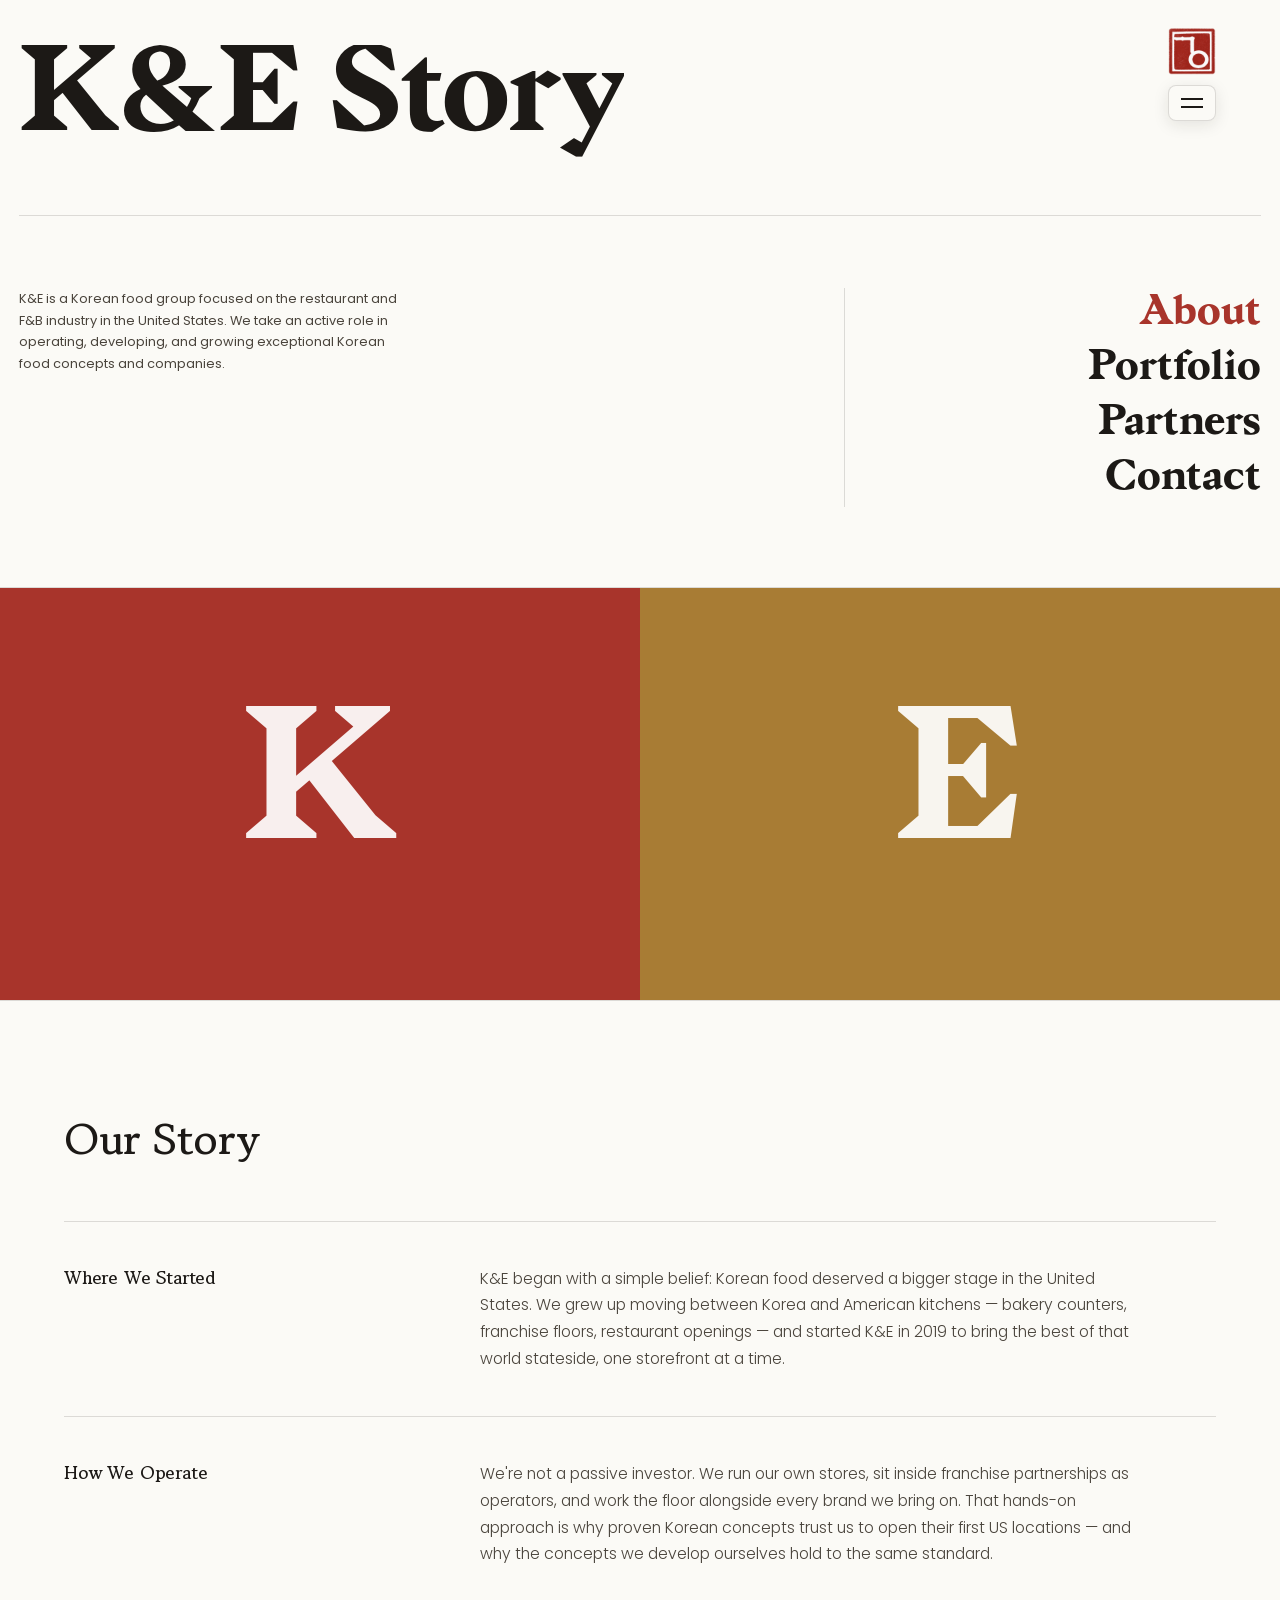
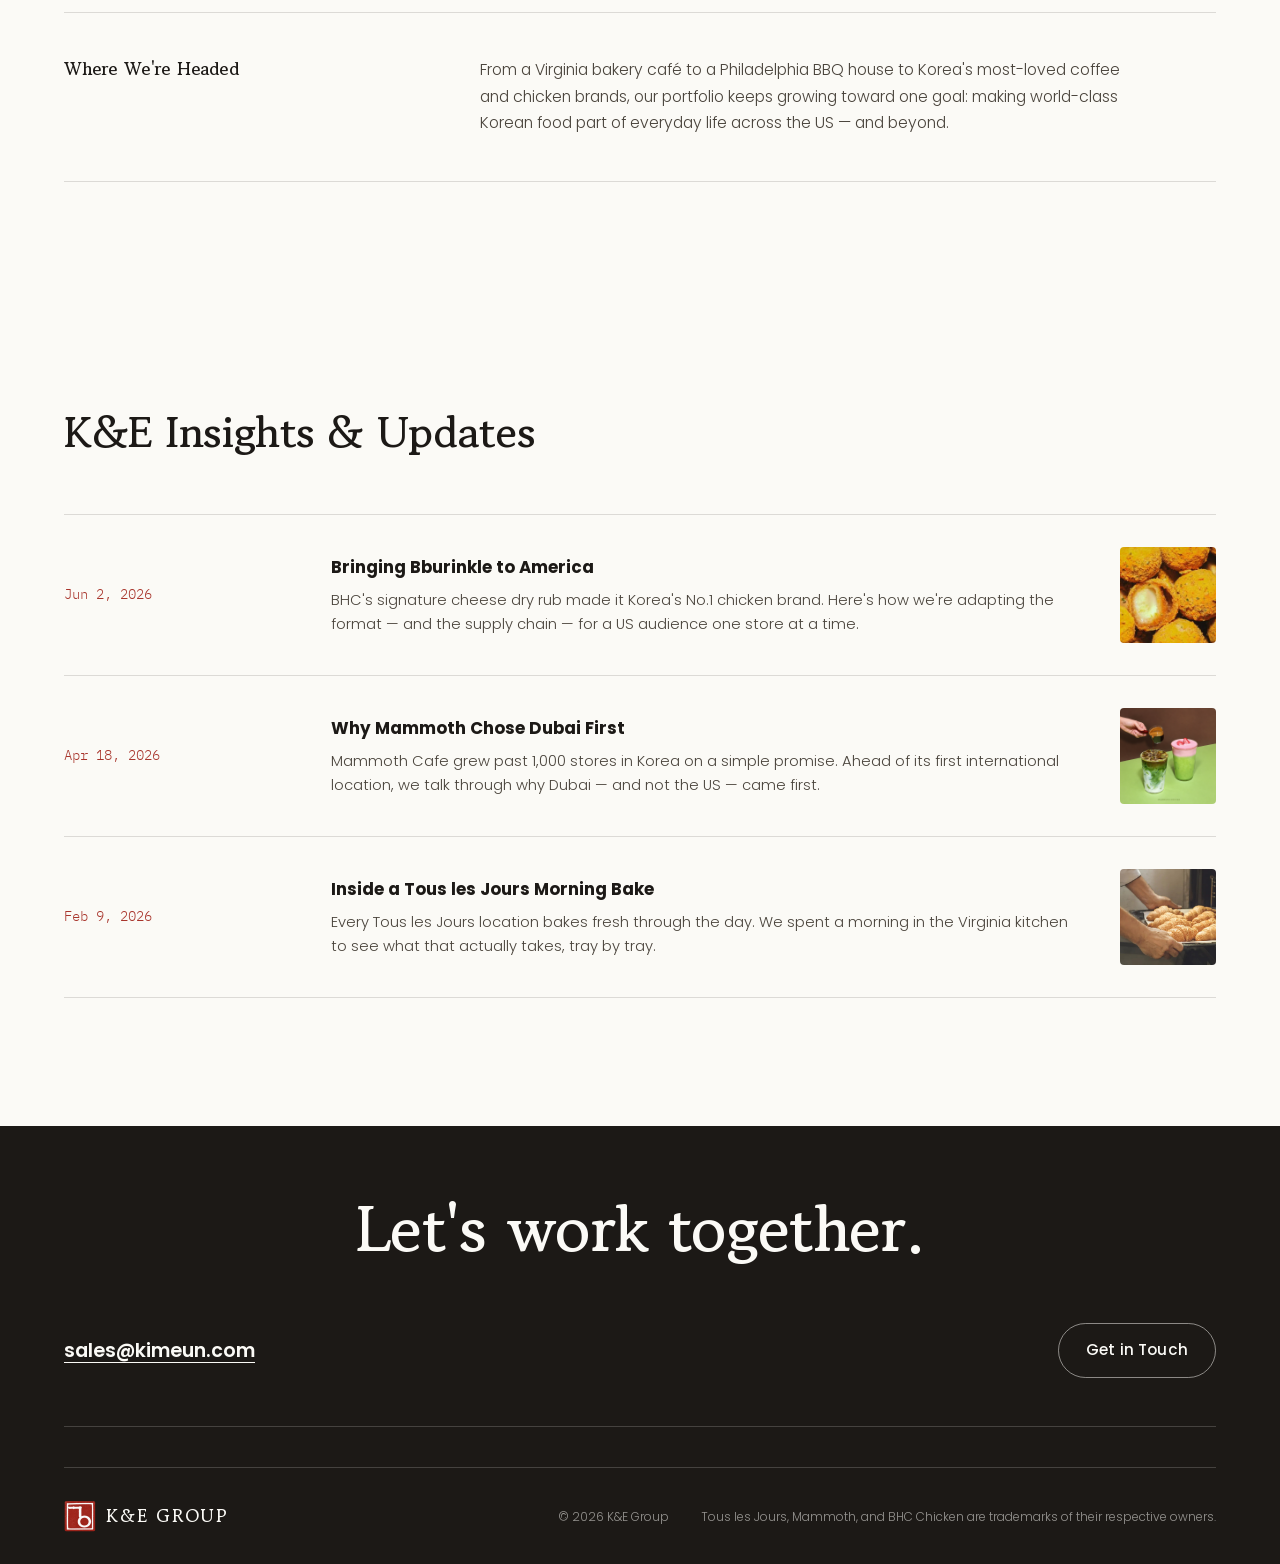
==== commit 190852f8: "Drop the footer location and swap the arrow glyph for an icon The "Austin, TX" line in the footer co" ====
--- a/about.html
+++ b/about.html
@@ -9,7 +9,7 @@
 <link rel="preconnect" href="https://fonts.gstatic.com" crossorigin>
 <link href="https://fonts.googleapis.com/css2?family=Gowun+Batang:wght@400;700&family=Poppins:wght@300;400;500;600&family=IBM+Plex+Mono:wght@400;500&display=swap" rel="stylesheet">
 <link href="https://api.fontshare.com/v2/css?f[]=satoshi@400,500,700&display=swap" rel="stylesheet">
-<link rel="stylesheet" href="styles.css?v=9">
+<link rel="stylesheet" href="styles.css?v=16">
 </head>
 <body>
 
@@ -105,12 +105,6 @@
   <div class="footer__contact-row">
     <a class="footer__contact-email" href="mailto:sales@kimeun.com">sales@kimeun.com</a>
     <a class="btn btn--pill-outline" href="contact.html">Get in Touch</a>
-    <div class="footer__contact-location">
-      <span class="footer__contact-icon" aria-hidden="true">
-        <svg viewBox="0 0 24 24" fill="none" stroke="currentColor" stroke-width="1.6" stroke-linecap="round" stroke-linejoin="round"><path d="M12 21s7-6.2 7-11.5A7 7 0 0 0 5 9.5C5 14.8 12 21 12 21Z"/><circle cx="12" cy="9.5" r="2.4"/></svg>
-      </span>
-      <span class="footer__contact-location-text">Austin, TX</span>
-    </div>
   </div>
 
   <div class="footer__divider"></div>
@@ -153,6 +147,6 @@
   <a class="nav-overlay__email" href="mailto:sales@kimeun.com">sales@kimeun.com</a>
 </div>
 
-<script src="script.js"></script>
+<script src="script.js?v=2"></script>
 </body>
 </html>
--- a/styles.css
+++ b/styles.css
@@ -166,7 +166,6 @@
   line-height: 1.7;
   color: var(--ink-soft);
   max-width: 30em;
-  text-indent: 2.4em;
 }
 /* Slideshow frames stack on top of each other, so the figure itself has to
    carry the size: absolutely positioned children contribute no height. 3:2
@@ -176,9 +175,19 @@
    the paragraph beside it sits on. */
 .hero__image {
   position: relative;
-  aspect-ratio: 3 / 2;
+  width: 100%;
   overflow: hidden;
   border-radius: 2px;
+}
+/* aspect-ratio on a grid item whose only content is absolutely-positioned
+   images is unreliable on some iOS Safari versions — the row can collapse
+   to zero height there even though it works everywhere this was tested.
+   The padding-top trick sizes off simple block layout instead, which every
+   browser gets right. 66.66% = 2/3, i.e. a 3:2 box. */
+.hero__image::before {
+  content: "";
+  display: block;
+  padding-top: 66.666%;
 }
 .hero__image img {
   position: absolute;
@@ -417,6 +426,11 @@
 .brand__link:hover {
   color: var(--brass);
   border-color: currentColor;
+}
+.brand__link-icon {
+  width: 12px;
+  height: 12px;
+  flex-shrink: 0;
 }
 
 /* Below the three-column threshold the statement unpins and leads the
@@ -690,6 +704,12 @@
   overflow: hidden;
   vertical-align: bottom;
   text-indent: 0;
+  /* The mask clips to a tight line-height:1 box, which cuts off descenders
+     (g, y, p) on tall display type. Padding it out a little and pulling the
+     next line back up with a matching negative margin keeps the descender
+     visible without changing the visual line spacing. */
+  padding-bottom: 0.12em;
+  margin-bottom: -0.12em;
 }
 .rt-word {
   display: inline-block;
@@ -717,34 +737,20 @@
   .momentum__grid { grid-template-columns: 1fr 1fr; }
   .partners__grid { grid-template-columns: 1fr; }
   .hero__mark { margin-bottom: 1.5rem; }
-  .hero__nav {
-    flex-direction: row;
-    flex-wrap: wrap;
-    align-items: center;
-    height: auto;
-    border-left: none;
-    border-top: 1px solid var(--hairline);
-    padding-left: 0;
-    padding-top: 1.25rem;
-    gap: 0.4em 1.4em;
-  }
-  .hero__nav a { font-size: 1.15rem; }
+  /* The inline link row doesn't fit well once the hero collapses to one
+     column — hand navigation off to the fixed hamburger instead. Forcing
+     it visible here happens later in the file, after the base .nav-mini
+     rule, so it isn't lost to source-order at equal specificity. */
+  .hero__nav { display: none; }
 }
 
 @media (max-width: 640px) {
   .momentum__grid { grid-template-columns: 1fr; }
-}
-
-/* On phones the four hero links no longer fit one row, and wrapping leaves a
-   ragged 3 + 1. A fixed two-up grid reads as deliberate instead. */
-@media (max-width: 600px) {
-  .hero__nav {
-    display: grid;
-    grid-template-columns: 1fr 1fr;
-    justify-items: start;
-    gap: 0.75rem 1rem;
-  }
-  .hero__navlink-text { text-align: left; }
+  /* Below ~576px, 8.9vw drops under the 3.2rem floor and the clamp stops
+     shrinking — each <br>-separated line then wraps a second time on its
+     own. Scaling purely off vw here keeps "best restaurant brands." (the
+     longer of the two lines) to one line down to small phone widths. */
+  .hero__statement { font-size: 8vw; }
 }
 
 /* ============ Compact nav — appears once scrolled past the hero ============ */
@@ -766,6 +772,12 @@
   opacity: 1;
   transform: none;
   pointer-events: auto;
+}
+/* On phones the hero's inline nav links are hidden (see the 900px block
+   above), so the hamburger has to stand in immediately rather than waiting
+   to fade in past the hero. */
+@media (max-width: 900px) {
+  .nav-mini { opacity: 1; transform: none; pointer-events: auto; }
 }
 .nav-mini__mark {
   display: block;
@@ -793,6 +805,12 @@
   height: 2px;
   background: var(--ink);
 }
+/* The hero's own large logo is already on screen on phones, so the small
+   mark next to the hamburger would just duplicate it — hide it there and
+   let the hamburger stand alone. */
+@media (max-width: 900px) {
+  .nav-mini__mark { display: none; }
+}
 
 /* ============ Full-screen nav overlay ============ */
 .nav-overlay {
